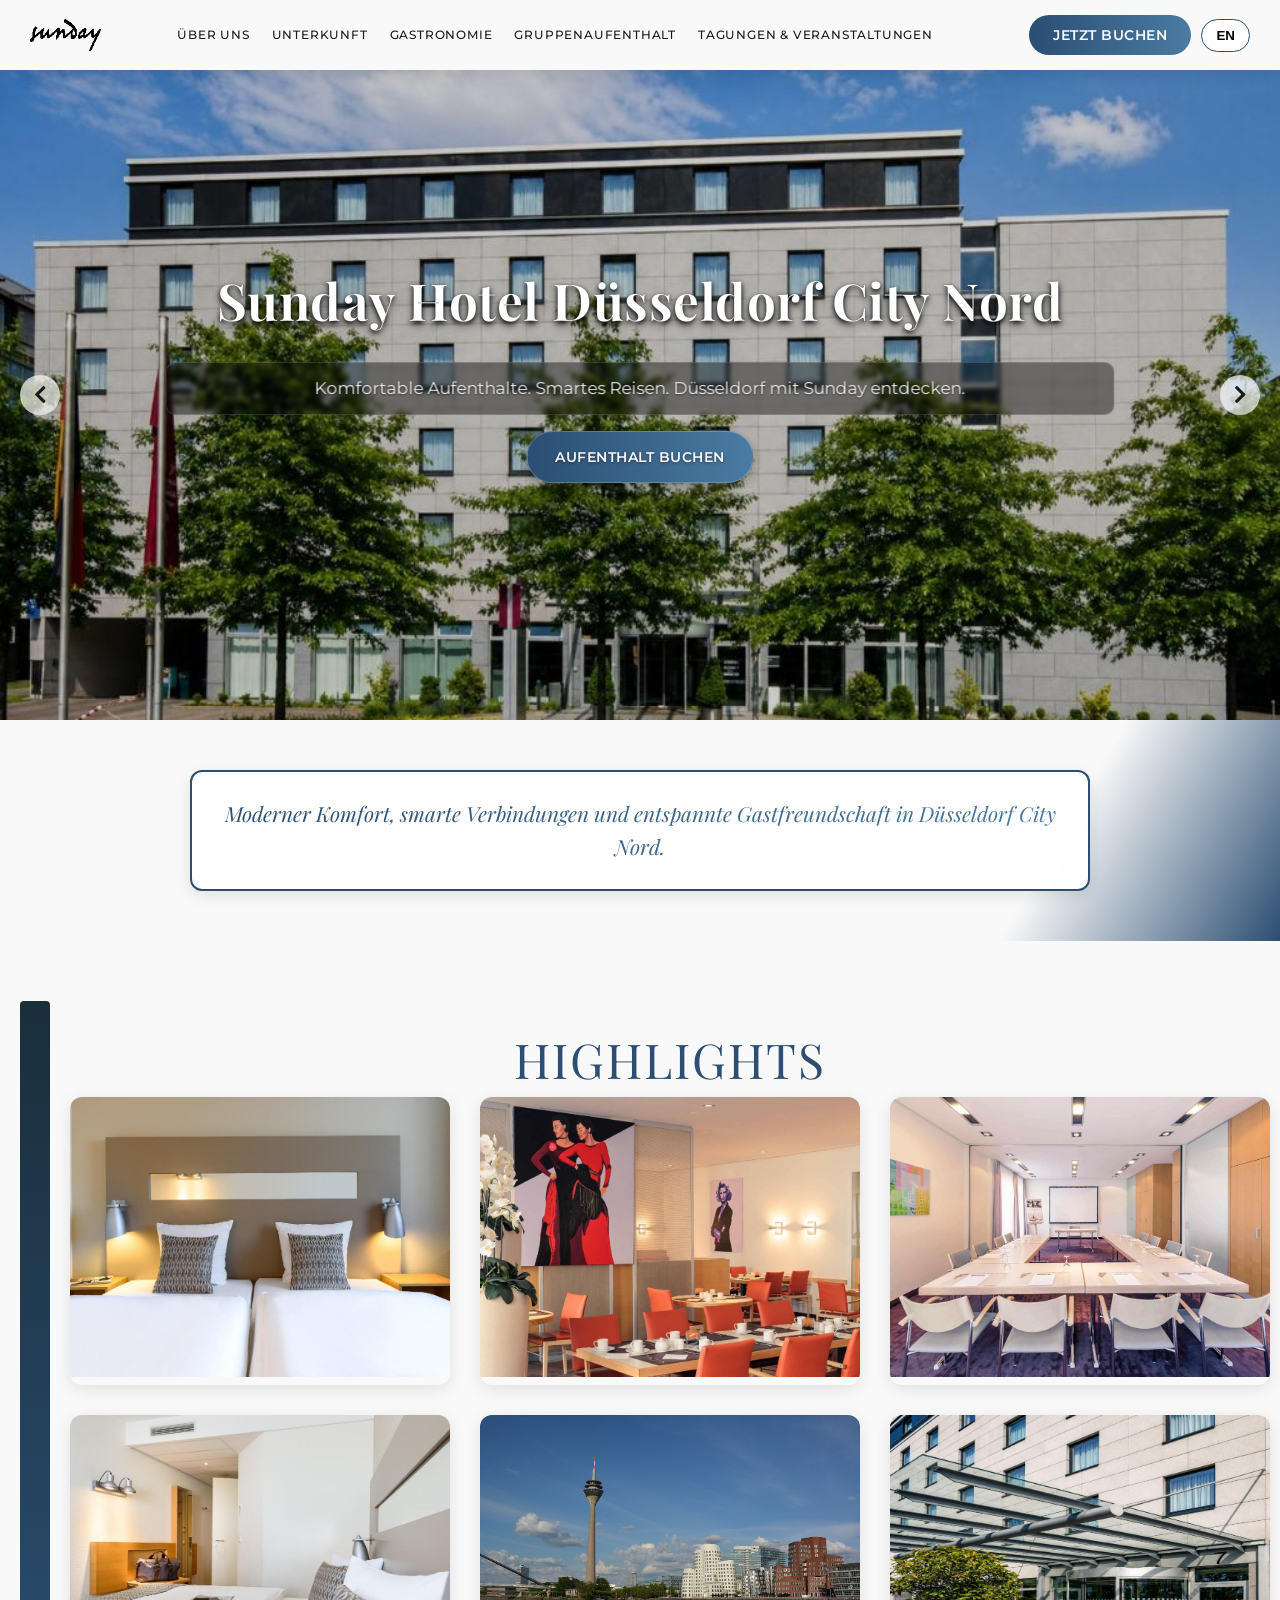
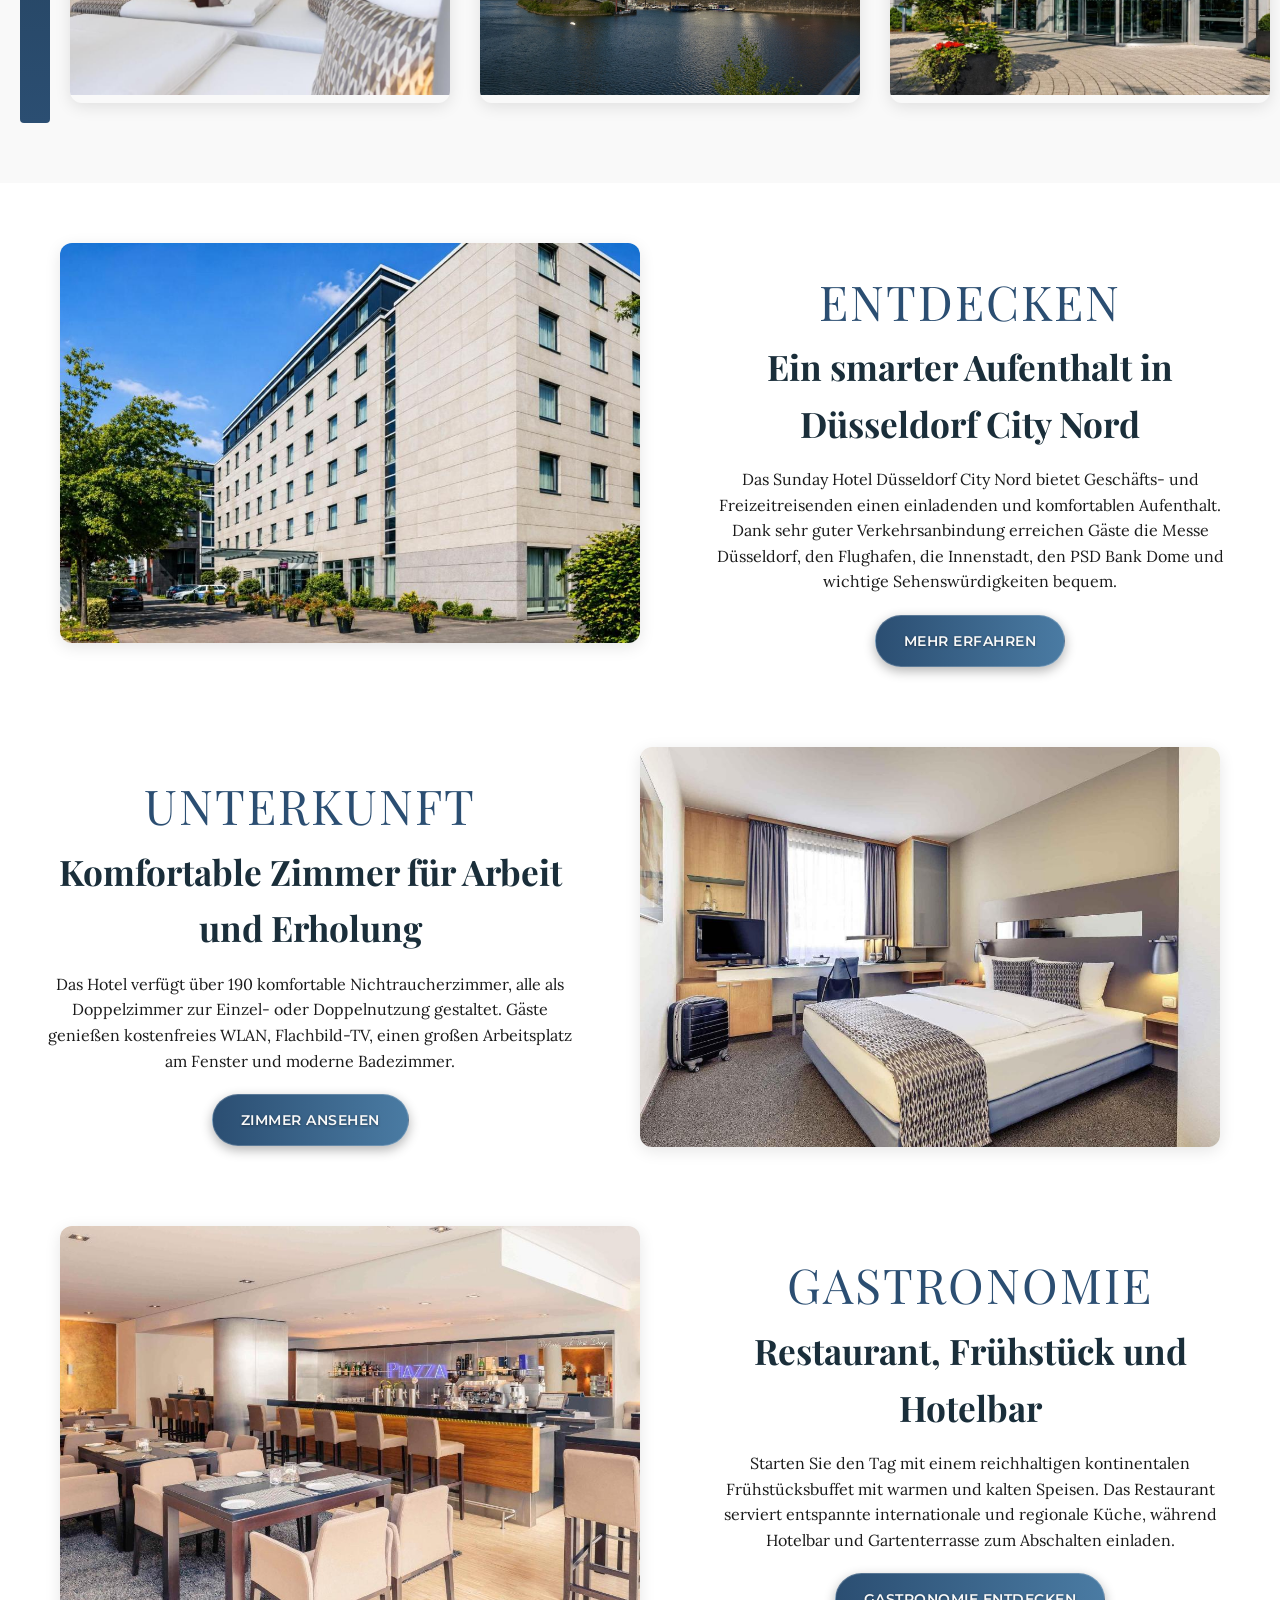
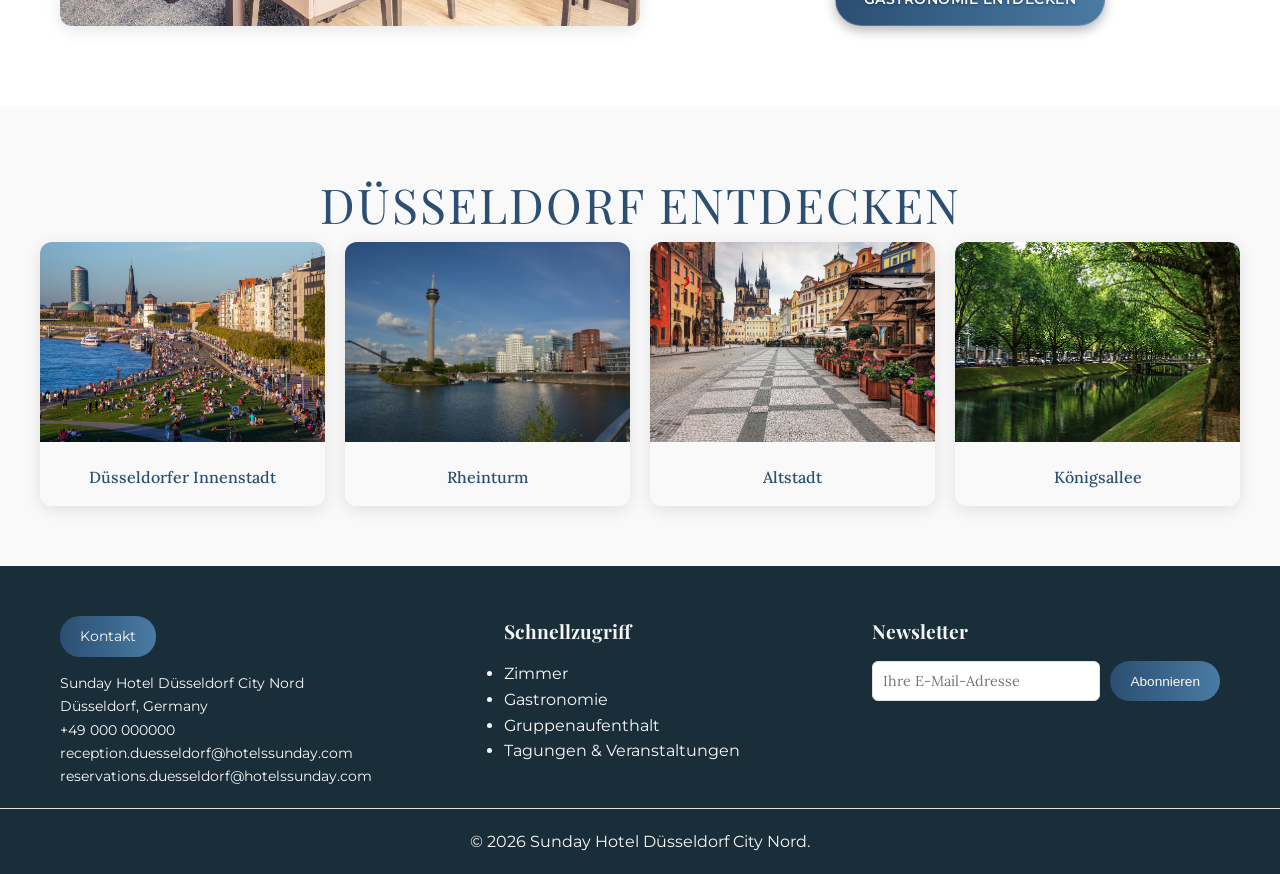
==== index.html @ 4dc704fd "update the website first time" ====
<!doctype html>
<html lang="en">
<head>
  <meta charset="UTF-8" />
  <meta name="viewport" content="width=device-width, initial-scale=1.0" />

  <title data-key="page_title">Sunday Hotel Düsseldorf City Nord</title>

  <meta
    name="description"
    data-key="meta_description"
    content="Stay at Sunday Hotel Düsseldorf City Nord – comfortable rooms, restaurant and hotelbar, group-friendly facilities, parking, and convenient access to Düsseldorf city centre."
  />

  <link rel="stylesheet" href="style.css" />

  <link rel="preconnect" href="https://fonts.googleapis.com" />
  <link
    href="https://fonts.googleapis.com/css2?family=Montserrat:wght@400;500;700&family=Playfair+Display:wght@600&family=Lora:wght@400;500&display=swap"
    rel="stylesheet"
  />

  <link
    rel="stylesheet"
    href="https://cdnjs.cloudflare.com/ajax/libs/font-awesome/5.15.4/css/all.min.css"
  />
</head>

<body>
  <div class="preloader">
    <div class="loader"></div>
  </div>

  <header class="site-header">
    <div class="header-container">
      <div class="logo">
        <a href="index.html">
          <img
            src="images/output-onlinepngtools.png"
            alt="Sunday Hotel Düsseldorf City Nord"
            data-key-alt="logo_alt"
          />
        </a>
      </div>

      <div class="nav-container">
        <nav class="main-navigation" aria-label="Main Navigation">
          <ul class="nav-menu">
            <li class="has-dropdown">
              <a href="#" aria-haspopup="true" data-key="nav_about">About</a>
              <ul class="dropdown-menu">
                <li><a href="about.html" data-key="nav_story">Our Story</a></li>
                <li><a href="contact.html" data-key="nav_contact">Contact Us</a></li>
                <!-- <li><a href="gastronomy.html" data-key="nav_gastronomy">Dining</a></li> -->
                <li><a href="tourist-attractions.html" data-key="nav_attractions">Tourist-Attractions</a></li>
                <li><a href="gallery.html" data-key="nav_gallery">Gallery</a></li>
              </ul>
            </li>

            <li class="has-dropdown">
              <a href="#" aria-haspopup="true" data-key="nav_accommodation">Accommodation</a>
              <ul class="dropdown-menu">
                <li><a href="rooms.html" data-key="nav_hotel">Rooms</a></li>
              </ul>
            </li>

            <!-- <li class="has-dropdown">
              <a href="#" aria-haspopup="true" data-key="nav_business">Business & Groups</a>
              <ul class="dropdown-menu">
                <li><a href="events.html" data-key="nav_events">Meetings & Events</a></li>
                <li><a href="group-stay.html" data-key="nav_groups">Group Enquiries</a></li>
              </ul>
            </li> -->
            <li><a href="gastronomy.html" data-key="nav_gastronomy">Dining</a></li>

            <li><a href="group-stay.html" data-key="nav_groups">Group Stay</a></li>
            <li><a href="events.html" data-key="nav_events">Meetings & Events</a></li>
          </ul>
        </nav>
      </div>

      <div class="nav-book">
        <a href="#" class="btn-book" data-key="book_now">Book Now</a>
        <button id="langToggle" class="lang-btn">DE</button>
      </div>

      <div class="mobile-menu-toggle">
        <span></span>
        <span></span>
        <span></span>
      </div>
    </div>
  </header>

  <section class="hero-slider">
    <div class="slider-container">
      <div class="slide active">
        <img src="images/Hotel/hotel2.jpg" alt="Hotel Exterior" data-key-alt="alt_resort" />
        <div class="slide-content">
          <h1 data-key="hero_title">Sunday Hotel Düsseldorf City Nord</h1>
          <p data-key="hero_subtitle">Comfortable Stays. Smart Travel. Discover Düsseldorf with Sunday.</p>
          <a href="#" class="btn-primary" data-key="hero_cta">Book Your Stay</a>
        </div>
      </div>

      <div class="slide">
        <img src="images/Rooms/Room7.jpg" alt="Comfortable Guest Room" data-key-alt="alt_apartment" />
        <div class="slide-content">
          <h1 data-key="hero_slide2_title">190 Comfortable Non-Smoking Rooms</h1>
          <p data-key="hero_slide2_desc">Double rooms for single or double occupancy with free Wi-Fi, workspace and modern bathrooms.</p>
          <a href="rooms.html" class="btn-primary" data-key="hero_slide2_cta">View Rooms</a>
        </div>
      </div>

      <div class="slide">
        <img src="images/Dining/dining14.jpg" alt="Restaurant and Breakfast" data-key-alt="alt_waterpark" />
        <div class="slide-content">
          <h1 data-key="hero_slide3_title">Restaurant, Hotel Bar & Garden Terrace</h1>
          <p data-key="hero_slide3_desc">Enjoy breakfast, regional and international cuisine, and relaxed evening drinks.</p>
          <a href="dining.html" class="btn-primary" data-key="hero_slide3_cta">Discover Dining</a>
        </div>
      </div>
    </div>

    <div class="slider-controls">
      <button class="prev-slide" aria-label="Previous slide">
        <i class="fas fa-chevron-left"></i>
      </button>
      <button class="next-slide" aria-label="Next slide">
        <i class="fas fa-chevron-right"></i>
      </button>
    </div>
  </section>

  <section class="section-transition-quote">
    <div class="quote-box">
      <p class="quote-text" data-key="quote_text">
        Modern comfort, smart connections and relaxed hospitality in Düsseldorf City Nord.
      </p>
    </div>
  </section>

  <section class="highlights-showcase">
    <div class="section-label" data-key="section_highlights">Highlights</div>

    <div class="highlight-grid">
      <a href="rooms.html" class="highlight-card">
        <img src="images/Rooms/Room11.jpg" alt="Rooms" />
        <div class="highlight-overlay">
          <h3 class="highlight-title" data-key="highlight_hotel">Rooms</h3>
        </div>
      </a>

      <a href="dining.html" class="highlight-card">
        <img src="images/Dining/dining20.jpg" alt="Dining" />
        <div class="highlight-overlay">
          <h3 class="highlight-title" data-key="highlight_apartments">Dining</h3>
        </div>
      </a>

      <a href="meetings.html" class="highlight-card">
        <img src="images/Meeting/events1.jpg" alt="Meetings and Groups" />
        <div class="highlight-overlay">
          <h3 class="highlight-title" data-key="highlight_spa">Meetings & Events</h3>
        </div>
      </a>

      <a href="group-stay.html" class="highlight-card">
        <img src="images/Rooms/Room12.jpg" alt="Dog Friendly Stays" />
        <div class="highlight-overlay">
          <h3 class="highlight-title" data-key="highlight_gastro">Group Stay</h3>
        </div>
      </a>

      <a href="tourist-attractions.html" class="highlight-card">
        <img src="images/Tourist-Attractions/Rhein Tower.jpg" alt="Explore Düsseldorf" />
        <div class="highlight-overlay">
          <h3 class="highlight-title" data-key="highlight_family">Tourist Attractions</h3>
        </div>
      </a>

      <a href="contact.html" class="highlight-card">
        <img src="images/Hotel/hotel3.jpg" alt="Contact us" />
        <div class="highlight-overlay">
          <h3 class="highlight-title" data-key="highlight_contact">Contact Us</h3>
        </div>
      </a>
    </div>
  </section>

  <section class="magazine-section">
    <div class="single-banner">
      <img src="images/Hotel/hotel1.jpg" alt="Sunday Hotel Düsseldorf City Nord Exterior" />
    </div>

    <div class="magazine-content">
      <div class="section-label" data-key="section_discover">Discover</div>

      <h2 data-key="discover_title">A Smart Stay in Düsseldorf City Nord</h2>

      <p data-key="discover_desc">
        Sunday Hotel Düsseldorf City Nord offers a welcoming and comfortable stay for business and leisure travellers.
        With excellent transport connections, the hotel provides easy access to Messe Düsseldorf, the airport,
        city centre, PSD Bank Dome and major local attractions.
      </p>

      <a href="about.html" class="btn-primary" data-key="learn_more">Learn More</a>
    </div>
  </section>

  <section class="magazine-section reverse">
    <div class="single-banner">
      <img src="images/Rooms/Room4.jpg" alt="Guest Room Interior" />
    </div>

    <div class="magazine-content">
      <div class="section-label" data-key="section_accommodation">Accommodation</div>

      <h2 data-key="accommodation_title">Comfortable Rooms for Work and Rest</h2>

      <p data-key="accommodation_desc">
        The hotel features 190 comfortable non-smoking rooms, all designed as double rooms for single or double occupancy.
        Guests enjoy free Wi-Fi, flat-screen TV, a large workspace desk by the window and modern bathroom facilities.
      </p>

      <a href="rooms.html" class="btn-primary" data-key="view_accommodation">View Rooms</a>
    </div>
  </section>

  <section class="magazine-section">
    <div class="single-banner">
      <img src="images/Dining/dining13.jpg" alt="Restaurant and Bar" />
    </div>

    <div class="magazine-content">
      <div class="section-label" data-key="section_wellness">Dining</div>

      <h2 data-key="wellness_title">Restaurant, Breakfast and Hotel Bar</h2>

      <p data-key="wellness_desc">
        Start the day with a rich continental breakfast buffet featuring hot and cold selections.
        The restaurant serves relaxed international and regional cuisine, while the hotel bar and garden terrace
        offer the perfect place to unwind.
      </p>

      <a href="dining.html" class="btn-primary" data-key="explore_wellness">Explore Dining</a>
    </div>
  </section>

  <section class="things-section">
    <div class="section-label" data-key="section_explore">Explore Düsseldorf</div>

    <div class="things-grid">
      <div class="thing-card">
        <img src="images/Tourist-Attractions/Düsseldorf City Centre.jpg" alt="Düsseldorf City Centre" />
        <div class="thing-info">
          <a href="#" data-key="explore_jasmund">Düsseldorf City Centre</a>
        </div>
      </div>

      <div class="thing-card">
        <img src="images/Tourist-Attractions/Rhein Tower.jpg" alt="Rhein Tower" />
        <div class="thing-info">
          <a href="#" data-key="explore_beach">Rhein Tower</a>
        </div>
      </div>

      <div class="thing-card">
        <img src="images/Tourist-Attractions/Old Town.jpg" alt="Old Town Düsseldorf" />
        <div class="thing-info">
          <a href="#" data-key="explore_museum">Old Town</a>
        </div>
      </div>

      <div class="thing-card">
        <img src="images/Tourist-Attractions/Königsallee.jpg" alt="Königsallee" />
        <div class="thing-info">
          <a href="#" data-key="explore_festival">Königsallee</a>
        </div>
      </div>
    </div>
  </section>

  <footer class="site-footer">
    <div class="footer-columns">
      <div class="footer-column">
        <a href="contact.html" class="footer-button" data-key="contact_us">Contact Us</a>
        <address>
          Sunday Hotel Düsseldorf City Nord<br />
          Düsseldorf, Germany<br />
          <a href="tel:+490000000000">+49 000 000000</a><br />
          <a href="mailto:reception.duesseldorf@hotelssunday.com">reception.duesseldorf@hotelssunday.com</a><br />
          <a href="mailto:reservations.duesseldorf@hotelssunday.com">reservations.duesseldorf@hotelssunday.com</a>
        </address>
      </div>

      <div class="footer-column">
        <h4 data-key="quick_links">Quick Links</h4>
        <ul>
          <li><a href="rooms.html" data-key="footer_rooms">Rooms</a></li>
          <li><a href="dining.html" data-key="footer_dining">Dining</a></li>
          <li><a href="group-stay.html" data-key="footer_groups">Group Stay</a></li>
          <li><a href="meetings.html" data-key="footer_meetings">Meetings & Events</a></li>
          
        </ul>
      </div>

      <div class="footer-column newsletter">
        <h4 data-key="newsletter">Newsletter</h4>
        <form action="#" method="POST" class="newsletter-form">
          <input
            type="email"
            name="email"
            placeholder="Your email address"
            required
            aria-label="Your Email"
            data-key-placeholder="newsletter_placeholder"
          />
          <button class="btn" type="submit" aria-label="Subscribe to Newsletter" data-key="subscribe">
            Subscribe
          </button>
          <input type="hidden" name="_captcha" value="false" />
          <input type="hidden" name="_subject" value="New Newsletter Signup!" />
        </form>
      </div>
    </div>

    <div class="footer-bottom">
      <p data-key="footer_copy">© 2026 Sunday Hotel Düsseldorf City Nord.</p>
    </div>
  </footer>

  <script src="script.js"></script>
</body>
</html>
---- style.css ----
:root {
  --primary-color: #2b4e72;
  --secondary-color: #1a2e3a;
  --accent-color: #d4a373;
  --light-color: #f9f9f9;
  --dark-color: #1a1a1a;
  --border-color: #e0e0e0;
  --transition: all 0.3s ease;
  --shadow-light: 0 4px 16px rgba(0, 0, 0, 0.1);
  --shadow-dark: 0 8px 24px rgba(0, 0, 0, 0.2);
  --header-height: 60px;
}

@import url("https://fonts.googleapis.com/css2?family=Montserrat:wght@400;500;700&family=Playfair+Display:wght@600&family=Lora:wght@400;500&display=swap");

* {
  margin: 0;
  padding: 0;
  box-sizing: border-box;
}

html,
body {
  width: 100%;
  max-width: 100vw;
  overflow-x: hidden;
  scroll-behavior: smooth;
}

body {
  font-family: "Montserrat", sans-serif;
  font-weight: 400;
  font-size: 1rem;
  line-height: 1.6;
  color: var(--dark-color);
  background: white;
  background-attachment: fixed;
  position: relative;
}

/* Preloader */
.preloader {
  position: fixed;
  top: 0;
  left: 0;
  width: 100%;
  height: 100%;
  background: var(--light-color);
  display: flex;
  align-items: center;
  justify-content: center;
  z-index: 9999;
  transition: opacity 0.5s ease;
}

.preloader.hidden {
  opacity: 0;
  pointer-events: none;
}

.loader {
  width: 50px;
  height: 50px;
  border: 5px solid var(--primary-color);
  border-top-color: transparent;
  border-radius: 50%;
  animation: spin 1s linear infinite;
}

@keyframes spin {
  to {
    transform: rotate(360deg);
  }
}

/* Header */
.site-header {
  position: fixed;
  top: 0;
  left: 0;
  width: 100%;
  z-index: 1000;
  background: var(--light-color);
  box-shadow: var(--shadow-light);
  transition: var(--transition);
}

.site-header.scrolled {
  background: rgba(249, 249, 249, 0.95);
  backdrop-filter: blur(10px);
}

.header-container {
  display: flex;
  align-items: center;
  justify-content: space-between;
  max-width: 1400px;
  margin: 0 auto;
  padding: 0 30px; /* remove vertical padding */
  height: 70px; /* fixed height */
}

.logo {
  display: flex;
  align-items: center;
  height: 100%;
}

.logo img {
  height: 32px; /* fixed height instead of max-height */
  width: auto;
  display: block;
}

.logo img:hover {
  transform: scale(1.1);
  filter: brightness(1.1);
}

.nav-container {
  flex: 1;
  min-width: 0;
  display: flex;
  align-items: center;
  justify-content: center;
  padding: 0 10px;
}

.nav-menu {
  display: flex;
  list-style: none;
  gap: 22px;
  margin: 0 auto;
  padding: 0;
  align-items: center;
  justify-content: center;
  flex-wrap: nowrap;
}

.main-navigation ul li a {
  color: var(--dark-color);
  font-weight: 500;
  font-size: 0.76rem;
  text-transform: uppercase;
  letter-spacing: 0.8px;
  text-decoration: none;
  position: relative;
  display: flex;
  align-items: center;
  height: 100%;
  white-space: nowrap;
  text-align: center;
}

.main-navigation ul li a::after {
  content: "";
  position: absolute;
  bottom: -4px;
  left: 0;
  width: 0;
  height: 2px;
  background: var(--primary-color);
  transition: var(--transition);
}

.main-navigation ul li a:hover::after,
.main-navigation ul li a:focus::after {
  width: 100%;
}

.nav-menu li.has-dropdown {
  position: relative;
}

.nav-menu li .dropdown-menu {
  display: none;
  position: absolute;
  top: 100%;
  left: 0;
  background: var(--light-color);
  border: 1px solid var(--border-color);
  min-width: 200px;
  border-radius: 8px;
  box-shadow: var(--shadow-light);
  z-index: 999;
  transform: translateY(10px);
  opacity: 0;
  transition: all 0.4s ease;
  flex-direction: column;
  align-items: flex-start;
  padding: 10px 0;
}

.nav-menu li.has-dropdown:hover .dropdown-menu,
.nav-menu li.has-dropdown:focus-within .dropdown-menu {
  display: flex;
  transform: translateY(0);
  opacity: 1;
}

.nav-menu li .dropdown-menu li {
  width: 100%;
}

.nav-menu li .dropdown-menu a {
  display: block;
  padding: 12px 20px;
  color: var(--dark-color);
  font-weight: 400;
  font-size: 0.85rem;
  text-transform: none;
  letter-spacing: 0.5px;
  transition: var(--transition);
}

.nav-menu li .dropdown-menu a:hover,
.nav-menu li .dropdown-menu a:focus {
  background: var(--accent-color);
  color: var(--light-color);
}

.nav-book {
  display: flex;
  align-items: center;
  gap: 10px;
  margin-left: 20px;
  flex-shrink: 0;
}

.nav-book a.btn-book {
  background: linear-gradient(90deg, var(--primary-color), #4a7ba3);
  color: var(--light-color);
  font-size: 0.87rem;
  font-weight: 600;
  text-transform: uppercase;
  letter-spacing: 0.5px;
  text-decoration: none;
  border: none;
  padding: 12px 24px;
  border-radius: 24px;
  position: relative;
  overflow: hidden;
  z-index: 1;
  transition: var(--transition);
  display: flex;
  align-items: center;
  height: 40px;
}

.nav-book a.btn-book:hover,
.nav-book a.btn-book:focus {
  background: linear-gradient(90deg, var(--accent-color), #e8c2a3);
  color: var(--dark-color);
  transform: translateY(-3px);
  box-shadow: var(--shadow-dark);
}

/* Mobile Menu Toggle */
.mobile-menu-toggle {
  display: none;
  flex-direction: column;
  justify-content: center;
  cursor: pointer;
  z-index: 1001;
  width: 40px;
  height: 40px;
  padding: 0;
  margin-left: 10px;
}

.mobile-menu-toggle span {
  width: 30px;
  height: 4px;
  background: var(--accent-color);
  margin: 4px 0;
  transition: var(--transition);
}

.mobile-menu-toggle.active span:nth-child(1) {
  transform: rotate(45deg) translate(5px, 5px);
}

.mobile-menu-toggle.active span:nth-child(2) {
  opacity: 0;
}

.mobile-menu-toggle.active span:nth-child(3) {
  transform: rotate(-45deg) translate(5px, -5px);
}

/* Hero Slider */
.hero-slider {
  position: relative;
  height: calc(100vh - 60px);
  max-height: 650px;
  margin-top: 70px;
  overflow: hidden;
}

.slider-container {
  height: 100%;
  width: 100%;
  position: relative;
}

.slide {
  position: absolute;
  top: 0;
  left: 0;
  width: 100%;
  height: 100%;
  display: none;
  will-change: transform;
}

.slide.active {
  display: block;
}

.slide img {
  width: 100%;
  height: 100%;
  object-fit: cover;
  object-position: center;
  transform: scale(1.05);
  transition: transform 4s ease-in-out;
  will-change: transform;
  image-rendering: -webkit-optimize-contrast;
  image-rendering: crisp-edges;
}

.slide.active img {
  transform: scale(1);
}

.slide::after {
  content: "";
  position: absolute;
  top: 0;
  left: 0;
  width: 100%;
  height: 100%;
  background: rgba(0, 0, 0, 0.2);
  z-index: 1;
}

.slide-content {
  position: absolute;
  top: 38%;
  left: 50%;
  transform: translate(-50%, -30%);
  text-align: center;
  color: var(--light-color);
  width: 999px;
  padding: 25px;
  z-index: 2;
}

.slide-content h1 {
  font-family: "Playfair Display", serif;
  font-size: clamp(2.5rem, 5vw, 3.2rem);
  font-weight: 700;
  margin-bottom: 20px;
  color: #fff;
  text-align: center;
  text-shadow:
    0 2px 4px rgba(0, 0, 0, 0.8),
    0 4px 8px rgba(0, 0, 0, 0.6);
  letter-spacing: 0.5px;
  -webkit-text-stroke: 0.5px rgba(0, 0, 0, 0.3);
}

.slide-content p {
  font-family: "Montserrat", sans-serif;
  font-size: clamp(0.9rem, 1.8vw, 1.05rem);
  background: rgba(0, 0, 0, 0.4);
  color: #f2f2f2;
  padding: 0.75rem 1.25rem;
  border-radius: 10px;
  margin-bottom: 16px;
  line-height: 1.6;
  border: 1px solid rgba(255, 255, 255, 0.15);
  text-shadow: 0 1px 2px rgba(0, 0, 0, 0.6);
  backdrop-filter: blur(2px);
}

.btn-primary {
  margin: 0 10px;
  display: inline-block;
  background: linear-gradient(90deg, var(--primary-color), #4a7ba3);
  color: var(--light-color);
  text-shadow: 0 1px 3px rgba(0, 0, 0, 0.4);
  padding: 14px 28px;
  border-radius: 28px;
  font-size: 0.875rem;
  font-weight: 600;
  text-transform: uppercase;
  letter-spacing: 0.5px;
  box-shadow: 0 4px 12px rgba(0, 0, 0, 0.3);
  border: 1px solid rgba(255, 255, 255, 0.2);
  text-decoration: none;
  transition: var(--transition);
}

.btn-primary:hover,
.btn-primary:focus {
  background: linear-gradient(90deg, var(--accent-color), #e8c2a3);
  color: var(--dark-color);
  transform: translateY(-3px);
  box-shadow: var(--shadow-dark);
}

.slider-controls {
  position: absolute;
  top: 50%;
  width: 100%;
  display: flex;
  justify-content: space-between;
  padding: 0 20px;
  transform: translateY(-50%);
}

.slider-controls button {
  background: rgba(249, 249, 249, 0.7);
  border: none;
  width: 40px;
  height: 40px;
  border-radius: 50%;
  cursor: pointer;
  font-size: 1.25rem;
  color: var(--dark-color);
  transition: var(--transition);
}

.slider-controls button:hover,
.slider-controls button:focus {
  background: var(--light-color);
}

.slider-dots {
  position: absolute;
  bottom: 20px;
  left: 50%;
  transform: translateX(-50%);
  display: flex;
  gap: 8px;
}

.dot {
  width: 10px;
  height: 10px;
  border-radius: 50%;
  background: rgba(249, 249, 249, 0.5);
  cursor: pointer;
  transition: var(--transition);
}

.dot.active {
  background: var(--light-color);
}

/* Section Transition Quote */
.section-transition-quote {
  padding: 50px 20px;
  background: linear-gradient(
    120deg,
    var(--light-color) 80%,
    var(--primary-color) 100%
  );
  text-align: center;
  position: relative;
  overflow: hidden;
}

.quote-box {
  max-width: 900px;
  margin: 0 auto;
  padding: 25px;
  background: rgba(255, 255, 255, 0.95);
  border-radius: 12px;
  box-shadow: var(--shadow-light);
  border: 2px solid var(--primary-color);
  backdrop-filter: blur(4px);
}

.quote-text {
  font-family: "Playfair Display", serif;
  font-size: clamp(1rem, 2vw, 1.3rem);
  font-style: italic;
  background: linear-gradient(90deg, var(--primary-color), #4a7ba3);
  background-clip: text;
  -webkit-background-clip: text;
  color: transparent;
}

/* Highlights Showcase */
.highlights-showcase {
  padding: 80px 0 80px 60px;
  background: var(--light-color);
  position: relative;
}

.highlights-showcase::before {
  content: "";
  position: absolute;
  top: 60px;
  left: 20px;
  width: 30px;
  height: calc(100% - 120px);
  background: linear-gradient(
    180deg,
    var(--secondary-color),
    var(--primary-color)
  );
  border-radius: 4px;
}

.section-label {
  font-family: "Playfair Display", serif;
  font-size: 3rem;
  color: var(--primary-color);
  text-transform: uppercase;
  letter-spacing: 2px;
  text-align: center;
}

.highlight-grid {
  display: grid;
  grid-template-columns: repeat(auto-fit, minmax(280px, 1fr));
  gap: 30px;
  max-width: 1200px;
  margin: 0 auto;
}

.highlight-card {
  border-radius: 12px;
  overflow: hidden;
  box-shadow: var(--shadow-light);
  transition: var(--transition);
  position: relative;
}

.highlight-card:hover {
  transform: translateY(-10px) rotate(2deg);
  box-shadow: var(--shadow-dark);
}

.highlight-card img {
  width: 100%;
  height: 280px;
  object-fit: cover;
  transition: transform 0.5s ease;
}

.highlight-card:hover img {
  transform: scale(1.1);
}

.highlight-overlay {
  position: absolute;
  inset: 0;
  background: linear-gradient(
    180deg,
    rgba(43, 78, 114, 0.7),
    rgba(0, 0, 0, 0.5)
  );
  opacity: 0;
  display: flex;
  align-items: center;
  justify-content: center;
  transition: var(--transition);
}

.highlight-card:hover .highlight-overlay {
  opacity: 1;
}

.highlight-title {
  font-family: "Playfair Display", serif;
  font-size: clamp(1.3rem, 2vw, 1.6rem);
  color: var(--light-color);
  text-align: center;
}

/* Magazine Sections */
.magazine-section {
  display: flex;
  align-items: flex-start;
  max-width: 1200px;
  margin: 60px auto;
  padding: 0 20px;
  gap: 40px;
}

.magazine-section.reverse {
  flex-direction: row-reverse;
}

.single-banner {
  flex: 0 0 50%;
  position: relative;
}

.single-banner img {
  width: 100%;
  height: 400px;
  object-fit: fill;
  object-position: center;
  border-radius: 12px;
  box-shadow: var(--shadow-light);
  image-rendering: auto;
  display: block;
}

.magazine-content {
  flex: 0 0 50%;
  padding: 20px;
  text-align: center;
}

.magazine-content h2 {
  font-family: "Playfair Display", serif;
  font-size: clamp(1.8rem, 3vw, 2.2rem);
  color: var(--secondary-color);
  margin-bottom: 15px;
}

.magazine-content p {
  font-family: "Lora", serif;
  font-size: 1rem;
  color: var(--dark-color);
  margin-bottom: 20px;
}

/* Wedding Section */
/* Wedding Section */
.wedding-section {
  padding: 100px 20px;
  background: url("https://images.unsplash.com/photo-1519225421980-715cb0215aed?ixlib=rb-4.0.3&auto=format&fit=crop&w=1920&q=80")
    no-repeat center center/cover;
  background-attachment: fixed;
  position: relative;
  overflow: hidden;
  min-height: 800px;
}

.wedding-section::before {
  content: "";
  position: absolute;
  top: 0;
  left: 0;
  width: 100%;
  height: 100%;
  background: linear-gradient(
    180deg,
    rgba(249, 249, 249, 0.85),
    rgba(249, 249, 249, 0.9)
  );
  z-index: 1;
}

.wedding-content {
  max-width: 900px;
  margin: 0 auto 60px;
  text-align: center;
  position: relative;
  z-index: 2;
}

.wedding-content h2 {
  font-family: "Playfair Display", serif;
  font-size: clamp(2.2rem, 4vw, 2.8rem);
  color: var(--secondary-color);
  margin-bottom: 25px;
  text-shadow: 0 1px 4px rgba(0, 0, 0, 0.2);
}

.wedding-content p {
  font-family: "Lora", serif;
  font-size: 1.1rem;
  color: var(--dark-color);
  line-height: 1.8;
  max-width: 700px;
  margin: 0 auto 20px;
}

.wedding-spaces {
  display: grid;
  grid-template-columns: repeat(auto-fit, minmax(320px, 1fr));
  gap: 40px;
  max-width: 1200px;
  margin: 0 auto 60px;
  position: relative;
  z-index: 2;
}

.wedding-space {
  border-radius: 16px;
  overflow: hidden;
  box-shadow: var(--shadow-light);
  transition:
    transform 0.4s ease,
    box-shadow 0.4s ease;
  background: var(--light-color);
}

.wedding-space:hover {
  transform: translateY(-12px) scale(1.02);
  box-shadow: var(--shadow-dark);
}

.wedding-space-image {
  position: relative;
  overflow: hidden;
}

.wedding-space img {
  width: 100%;
  height: 280px;
  object-fit: cover;
  object-position: center;
  image-rendering: auto;
  transition: transform 0.5s ease;
}

.wedding-space:hover img {
  transform: scale(1.1);
}

.wedding-space-content {
  padding: 25px;
  text-align: center;
}

.wedding-space h3 {
  font-family: "Playfair Display", serif;
  font-size: 1.5rem;
  color: var(--dark-color);
  margin-bottom: 15px;
}

.wedding-space p {
  font-family: "Lora", serif;
  font-size: 1rem;
  color: var(--dark-color);
  line-height: 1.7;
}

/* Things To Do Section */
.things-section {
  padding: 60px 20px;
  background: var(--light-color);
}

.things-grid {
  display: grid;
  grid-template-columns: repeat(auto-fit, minmax(280px, 1fr));
  gap: 20px;
  max-width: 1200px;
  margin: 0 auto;
}

.thing-card {
  border-radius: 12px;
  overflow: hidden;
  box-shadow: var(--shadow-light);
  transition: var(--transition);
  position: relative;
}

.thing-card:hover {
  transform: translateY(-10px);
  box-shadow: var(--shadow-dark);
}

.thing-card img {
  width: 100%;
  height: 200px;
  object-fit: cover;
  transition: transform 0.5s ease;
}

.thing-card:hover img {
  transform: scale(1.1);
}

.thing-info {
  padding: 15px;
  background: var(--light-color);
  text-align: center;
}

.thing-info a {
  color: var(--primary-color);
  text-decoration: none;
  font-weight: 500;
  font-family: "Lora", serif;
}

.thing-info a:hover {
  text-decoration: underline;
}

/* Transportation Section */
.transportation-section {
  padding: 60px 20px;
  text-align: center;
}

.transport-accordion {
  max-width: 800px;
  margin: 20px auto;
}

.accordion-item {
  margin-bottom: 10px;
}

.accordion-toggle {
  width: 100%;
  padding: 15px;
  background: #fff;
  border: 1px solid var(--primary-color);
  font-family: "Montserrat", sans-serif;
  font-size: 1.1rem;
  cursor: pointer;
  text-align: left;
  transition: background 0.3s;
}

.accordion-toggle:hover,
.accordion-toggle.active {
  background: var(--primary-color);
  color: #fff;
}

.accordion-content {
  display: none;
  padding: 20px;
  background: #fff;
  border: 1px solid #ddd;
  border-top: none;
  font-family: "Lora", serif;
}

.accordion-content.active {
  display: block;
}

/* Pet Policy Section */
.pet-policy-section {
  padding: 60px 20px;
  background: var(--light-color);
  text-align: center;
}

.pet-policy-section h2 {
  font-family: "Playfair Display", serif;
  font-size: clamp(2rem, 3vw, 2.5rem);
  color: var(--secondary-color);
  margin-bottom: 20px;
}

.pet-policy-section p {
  font-family: "Lora", serif;
  font-size: 1rem;
  max-width: 800px;
  margin: 0 auto 20px;
}

/* Map Section */
.map-container {
  margin: 20px auto;
  max-width: 800px;
  height: 350px;
}

.map-container iframe {
  border-radius: 8px;
  width: 100%;
  height: 100%;
  display: block;
}

/* Footer */
.site-footer {
  padding: 50px 0 20px;
  background: var(--secondary-color);
  color: var(--light-color);
}

.footer-columns {
  display: flex;
  justify-content: space-between;
  gap: 40px;
  max-width: 1200px;
  margin: 0 auto 20px;
  padding: 0 20px;
}

.footer-column.contact-column {
  flex: 0 0 30%;
  margin-right: 40px;
}

.footer-column.quick-links-column {
  flex: 0 0 25%;
  text-align: center;
}

.footer-column.newsletter {
  flex: 0 0 30%;
}

.footer-column h4 {
  font-family: "Playfair Display", serif;
  font-size: 1.2rem;
  color: whitesmoke;
  margin-bottom: 15px;
}

.footer-column address {
  font-style: normal;
  font-size: 0.9rem;
}

.footer-column a {
  color: var(--light-color);
  text-decoration: none;
  transition: var(--transition);
}

.footer-column a:hover {
  color: var(--accent-color);
}

.footer-button {
  display: inline-block;
  background: linear-gradient(90deg, var(--primary-color), #4a7ba3);
  color: var(--light-color);
  padding: 10px 20px;
  border-radius: 20px;
  font-size: 0.85rem;
  margin-bottom: 15px;
}

.newsletter-form {
  display: flex;
  gap: 10px;
}

.newsletter-form input {
  padding: 10px;
  border: 1px solid var(--border-color);
  border-radius: 6px;
  font-family: "Lora", serif;
  font-size: 0.9rem;
  flex: 1;
}

.newsletter-form button {
  background: linear-gradient(90deg, var(--primary-color), #4a7ba3);
  color: var(--light-color);
  padding: 10px 20px;
  border-radius: 20px;
  font-size: 0.85rem;
  border: none;
  cursor: pointer;
  transition: var(--transition);
}

.newsletter-form button:hover,
.newsletter-form button:focus {
  background: linear-gradient(90deg, var(--accent-color), #e8c2a3);
  color: var(--dark-color);
}

.footer-bottom {
  text-align: center;
  padding-top: 20px;
  border-top: 1px solid var(--border-color);
}

.footer-legal {
  list-style: none;
  display: flex;
  justify-content: center;
  gap: 15px;
  margin-top: 10px;
}

.footer-legal a {
  font-size: 0.85rem;
  color: var(--primary-color);
}

/* Responsive Styles */
@media (max-width: 992px) {
  .highlight-grid,
  .things-grid {
    grid-template-columns: repeat(auto-fit, minmax(250px, 1fr));
  }

  .magazine-section {
    flex-direction: column;
    align-items: center;
  }

  .magazine-section.reverse {
    flex-direction: column;
  }

  .magazine-content {
    flex: 0 0 100%;
    padding: 15px;
  }

  .magazine-content h2 {
    font-size: clamp(1.6rem, 2.8vw, 2rem);
  }

  .magazine-content p {
    font-size: 0.95rem;
  }

  .footer-columns {
    flex-direction: column;
    align-items: center;
    text-align: center;
  }

  .footer-column.contact-column {
    margin-right: 0;
  }

  .footer-column.quick-links-column {
    margin: 20px 0;
  }
}

@media (max-width: 768px) {
  .header-container {
    flex-wrap: wrap;
    justify-content: space-between;
    padding: 0 15px;
    height: auto;
    min-height: var(--header-height);
  }

  .nav-container {
    display: none;
    position: fixed;
    top: 0;
    left: 0;
    width: 100%;
    height: 100vh;
    background: var(--light-color);
    padding: 80px 20px;
    z-index: 1000;
  }

  .nav-container.active {
    display: block;
  }

  .nav-menu {
    flex-direction: column;
    align-items: center;
    gap: 20px;
    margin-left: 0;
  }

  .nav-menu li .dropdown-menu {
    position: static;
    width: 100%;
    transform: translateY(0);
    opacity: 1;
    display: none;
    border: none;
    box-shadow: none;
    background: transparent;
    padding: 10px 0;
  }

  .nav-menu li.has-dropdown.active .dropdown-menu {
    display: flex;
  }

  .nav-menu li .dropdown-menu a {
    text-align: center;
    padding: 10px 15px;
    font-size: 0.9rem;
  }

  .nav-book {
    margin: 10px auto;
    text-align: center;
  }

  .nav-book a.btn-book {
    width: 100%;
    max-width: 200px;
    padding: 10px 24px;
    height: 40px;
  }

  .mobile-menu-toggle {
    display: flex;
  }

  .slide-content {
    padding: 15px;
    background: rgba(0, 0, 0, 0.55);
    width: 90vw;
  }

  .slide-content h1 {
    font-size: clamp(1.5rem, 3vw, 1.75rem);
    text-shadow: 0 2px 5px rgba(0, 0, 0, 0.7);
    -webkit-text-stroke: 0.3px rgba(0, 0, 0, 0.3);
  }

  .slide-content p {
    font-size: clamp(0.75rem, 1.5vw, 0.875rem);
    padding: 10px 15px;
    text-shadow: 0 2px 4px rgba(0, 0, 0, 0.6);
    background: rgba(0, 0, 0, 0.6);
  }

  .btn-primary {
    padding: 10px 20px;
    font-size: 0.75rem;
    text-shadow: 0 1px 2px rgba(0, 0, 0, 0.4);
  }
}

@media (max-width: 600px) {
  .slide-content h1 {
    font-size: clamp(1.5rem, 3vw, 1.75rem);
    text-shadow: 0 2px 5px rgba(0, 0, 0, 0.7);
    -webkit-text-stroke: 0.3px rgba(0, 0, 0, 0.3);
  }

  .slide-content p {
    font-size: clamp(0.75rem, 1.5vw, 0.875rem);
    padding: 10px 15px;
    text-shadow: 0 2px 4px rgba(0, 0, 0, 0.6);
    background: rgba(0, 0, 0, 0.6);
  }

  .btn-primary {
    padding: 10px 20px;
    font-size: 0.75rem;
    text-shadow: 0 1px 2px rgba(0, 0, 0, 0.4);
  }
}

/* Modal Styles */
.modal {
  position: fixed;
  top: 0;
  left: 0;
  width: 100%;
  height: 100%;
  background: rgba(0, 0, 0, 0.8);
  display: none;
  align-items: center;
  justify-content: center;
  z-index: 1000;
}

.modal.active {
  display: flex;
}

.modal-content {
  background: var(--light-color);
  padding: 20px;
  border-radius: 12px;
  max-width: 90%;
  max-height: 90%;
  overflow: auto;
  position: relative;
  text-align: center;
}

.modal-content img {
  max-width: 100%;
  height: auto;
}

.modal-content p {
  font-family: "Lora", serif;
  font-size: 1rem;
  color: var(--dark-color);
  margin: 15px 0;
}

.modal-content button {
  margin-top: 15px;
  background: var(--primary-color);
  color: var(--light-color);
  padding: 10px 20px;
  border-radius: 20px;
  border: none;
  cursor: pointer;
  transition: var(--transition);
}

.modal-content button:hover,
.modal-content button:focus {
  background: var(--accent-color);
  color: var(--dark-color);
}

.slider-controls {
  position: absolute;
  top: 50%;
  left: 0;
  width: 100%;
  display: flex;
  justify-content: space-between;
  transform: translateY(-50%);
  z-index: 10;
  padding: 0 20px;
}

.prev-slide,
.next-slide {
  width: 44px;
  height: 44px;
  border-radius: 50%;
  border: none;
  background: rgba(255, 255, 255, 0.8);
  cursor: pointer;
}

.lang-btn {
  margin-left: 0;
  padding: 8px 14px;
  border-radius: 20px;
  border: 1px solid var(--primary-color);
  background: white;
  cursor: pointer;
  font-weight: 600;
  flex-shrink: 0;
}


.nav-menu li.has-dropdown {
  position: relative;
}

.dropdown-menu {
  left: 50%;
  transform: translateX(-50%) translateY(10px);
}
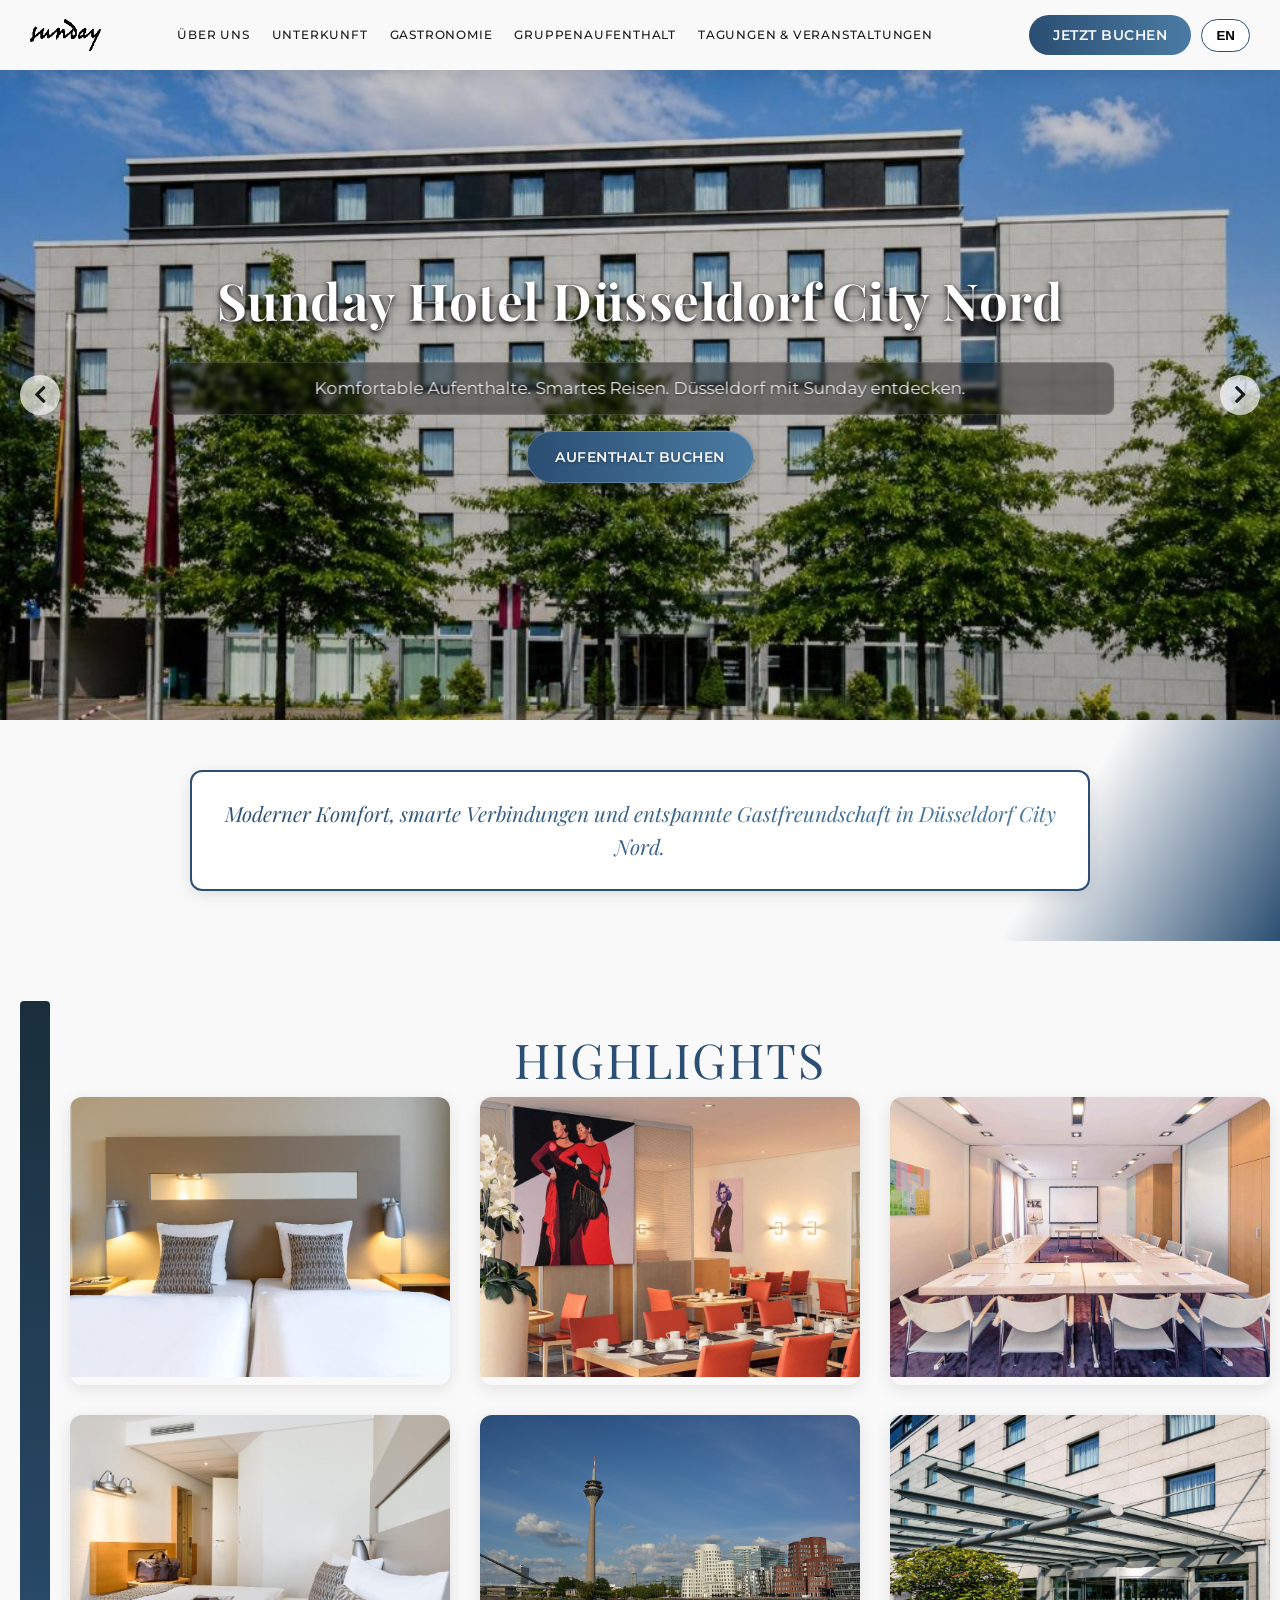
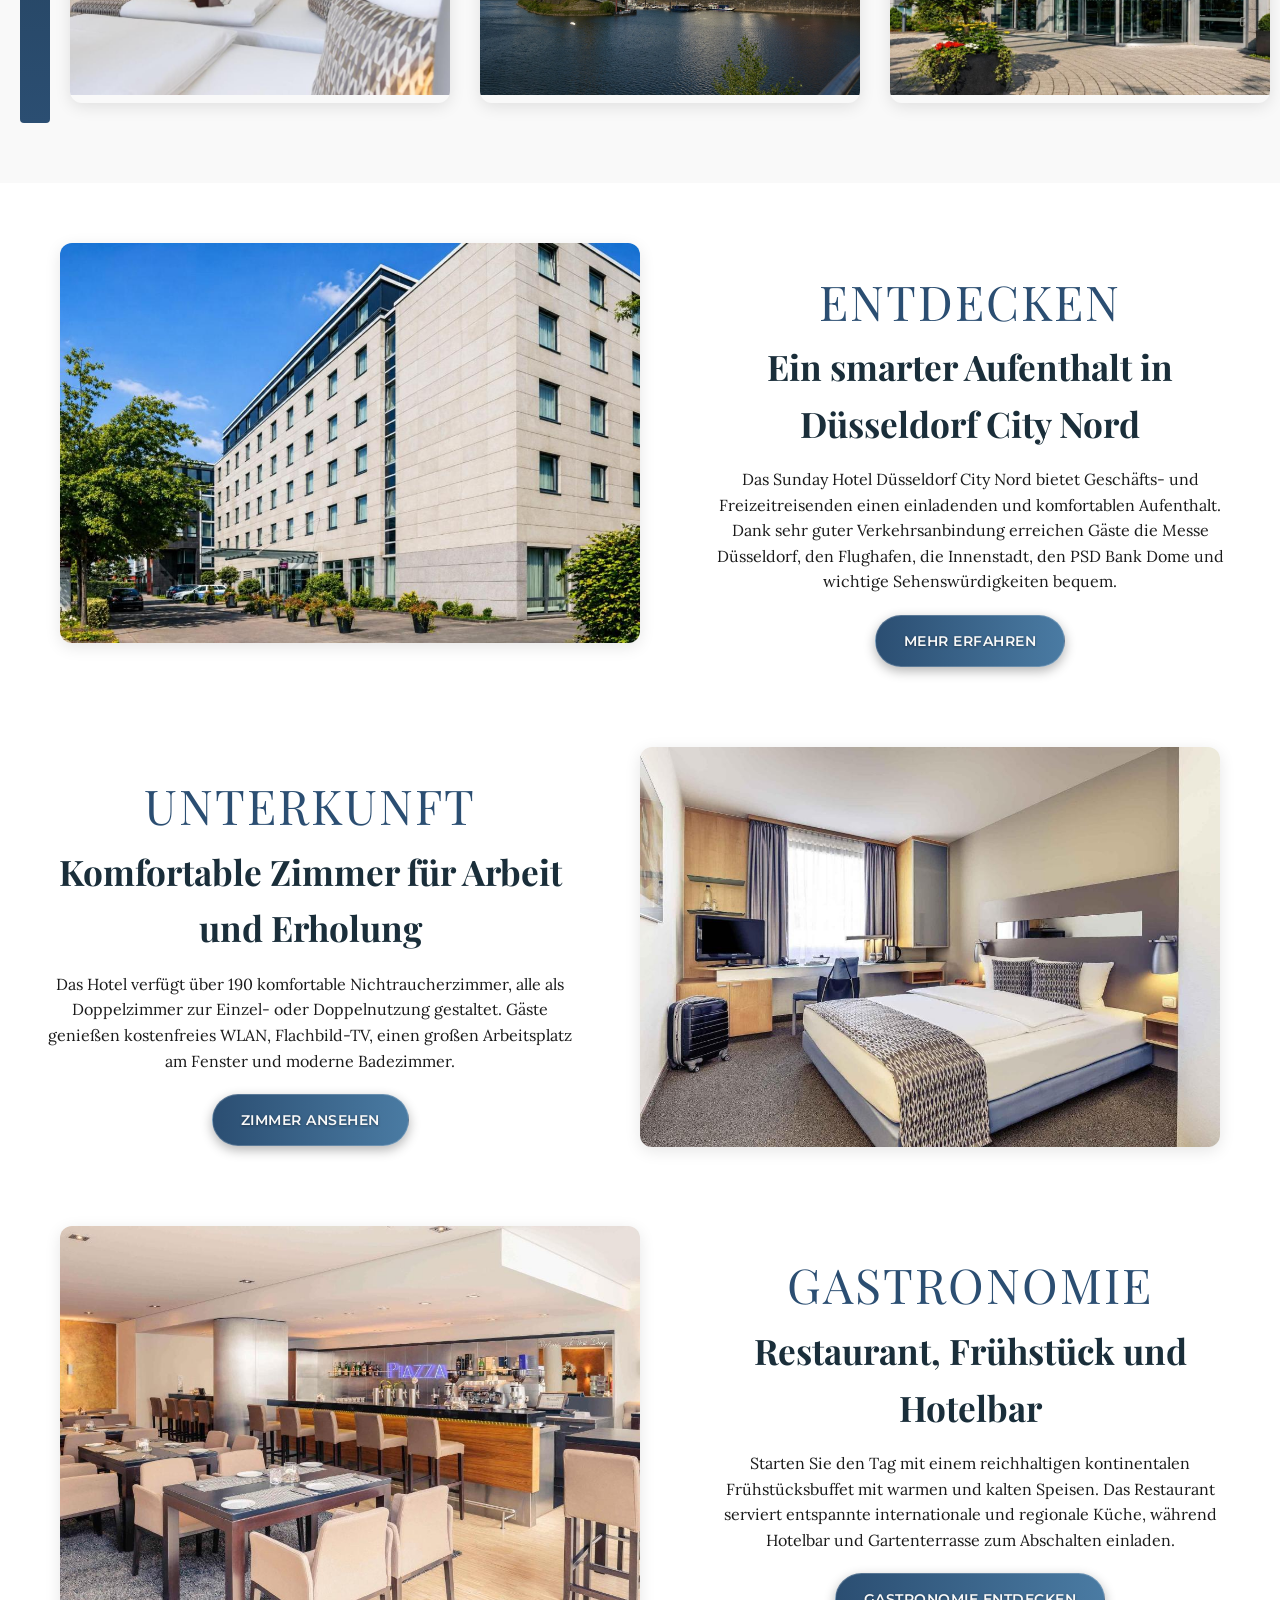
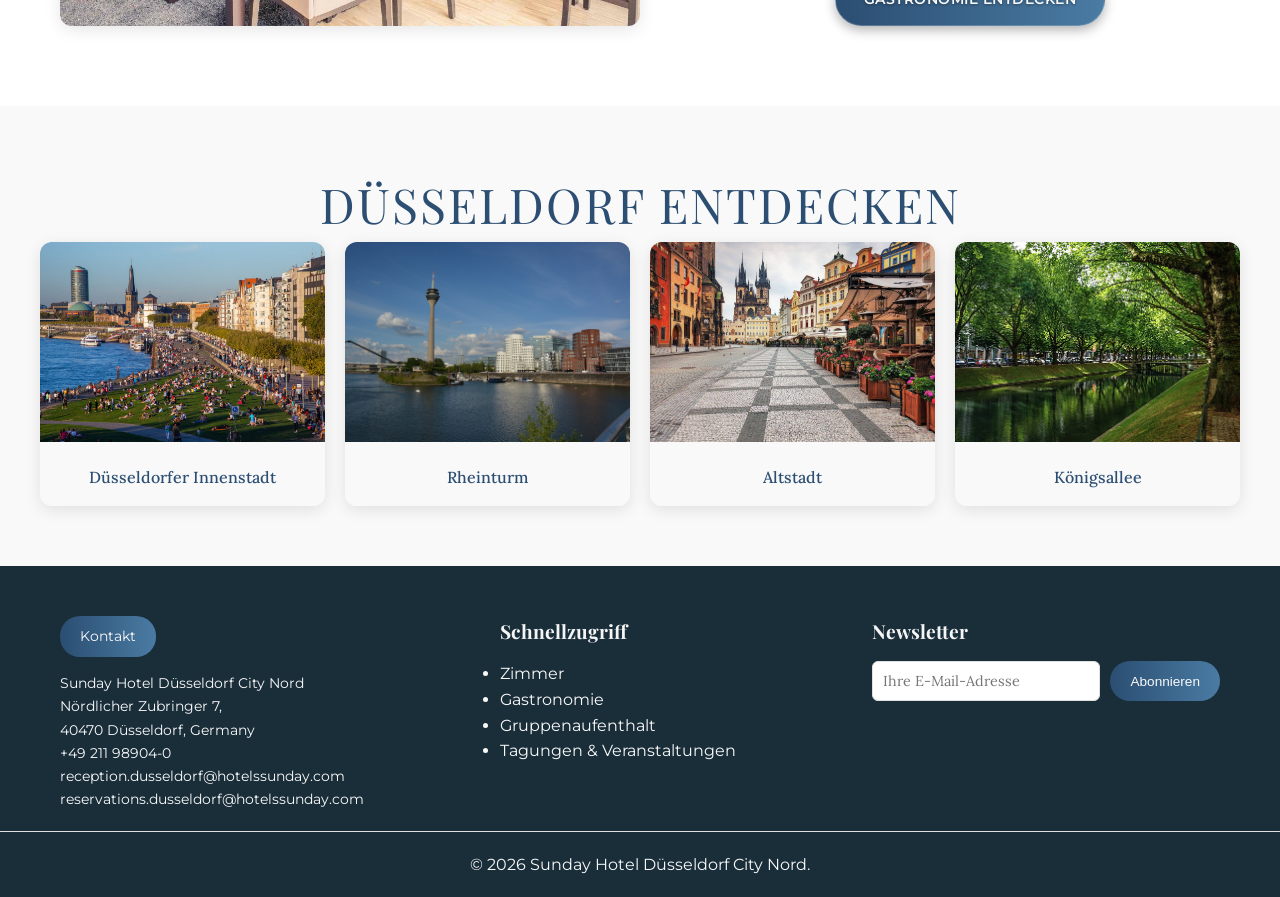
==== commit 3867e3fc: "update the changes" ====
--- a/index.html
+++ b/index.html
@@ -117,7 +117,7 @@
         <div class="slide-content">
           <h1 data-key="hero_slide3_title">Restaurant, Hotel Bar & Garden Terrace</h1>
           <p data-key="hero_slide3_desc">Enjoy breakfast, regional and international cuisine, and relaxed evening drinks.</p>
-          <a href="dining.html" class="btn-primary" data-key="hero_slide3_cta">Discover Dining</a>
+          <a href="gastronomy.html" class="btn-primary" data-key="hero_slide3_cta">Discover Dining</a>
         </div>
       </div>
     </div>
@@ -151,14 +151,14 @@
         </div>
       </a>
 
-      <a href="dining.html" class="highlight-card">
+      <a href="gastronomy.html" class="highlight-card">
         <img src="images/Dining/dining20.jpg" alt="Dining" />
         <div class="highlight-overlay">
           <h3 class="highlight-title" data-key="highlight_apartments">Dining</h3>
         </div>
       </a>
 
-      <a href="meetings.html" class="highlight-card">
+      <a href="events.html" class="highlight-card">
         <img src="images/Meeting/events1.jpg" alt="Meetings and Groups" />
         <div class="highlight-overlay">
           <h3 class="highlight-title" data-key="highlight_spa">Meetings & Events</h3>
@@ -243,7 +243,7 @@
         offer the perfect place to unwind.
       </p>
 
-      <a href="dining.html" class="btn-primary" data-key="explore_wellness">Explore Dining</a>
+      <a href="gastronomy.html" class="btn-primary" data-key="explore_wellness">Explore Dining</a>
     </div>
   </section>
 
@@ -287,10 +287,11 @@
         <a href="contact.html" class="footer-button" data-key="contact_us">Contact Us</a>
         <address>
           Sunday Hotel Düsseldorf City Nord<br />
-          Düsseldorf, Germany<br />
-          <a href="tel:+490000000000">+49 000 000000</a><br />
-          <a href="mailto:reception.duesseldorf@hotelssunday.com">reception.duesseldorf@hotelssunday.com</a><br />
-          <a href="mailto:reservations.duesseldorf@hotelssunday.com">reservations.duesseldorf@hotelssunday.com</a>
+          Nördlicher Zubringer 7,<br/>
+          40470 Düsseldorf, Germany<br />
+          <a href="tel:+49 211 98904-0">+49 211 98904-0</a><br />
+          <a href="mailto:reception.dusseldorf@hotelssunday.com">reception.dusseldorf@hotelssunday.com</a><br />
+          <a href="mailto:reservations.dusseldorf@hotelssunday.com">reservations.dusseldorf@hotelssunday.com</a>
         </address>
       </div>
 
@@ -298,9 +299,9 @@
         <h4 data-key="quick_links">Quick Links</h4>
         <ul>
           <li><a href="rooms.html" data-key="footer_rooms">Rooms</a></li>
-          <li><a href="dining.html" data-key="footer_dining">Dining</a></li>
+          <li><a href="gastronomy.html" data-key="footer_dining">Dining</a></li>
           <li><a href="group-stay.html" data-key="footer_groups">Group Stay</a></li>
-          <li><a href="meetings.html" data-key="footer_meetings">Meetings & Events</a></li>
+          <li><a href="events.html" data-key="footer_meetings">Meetings & Events</a></li>
           
         </ul>
       </div>
